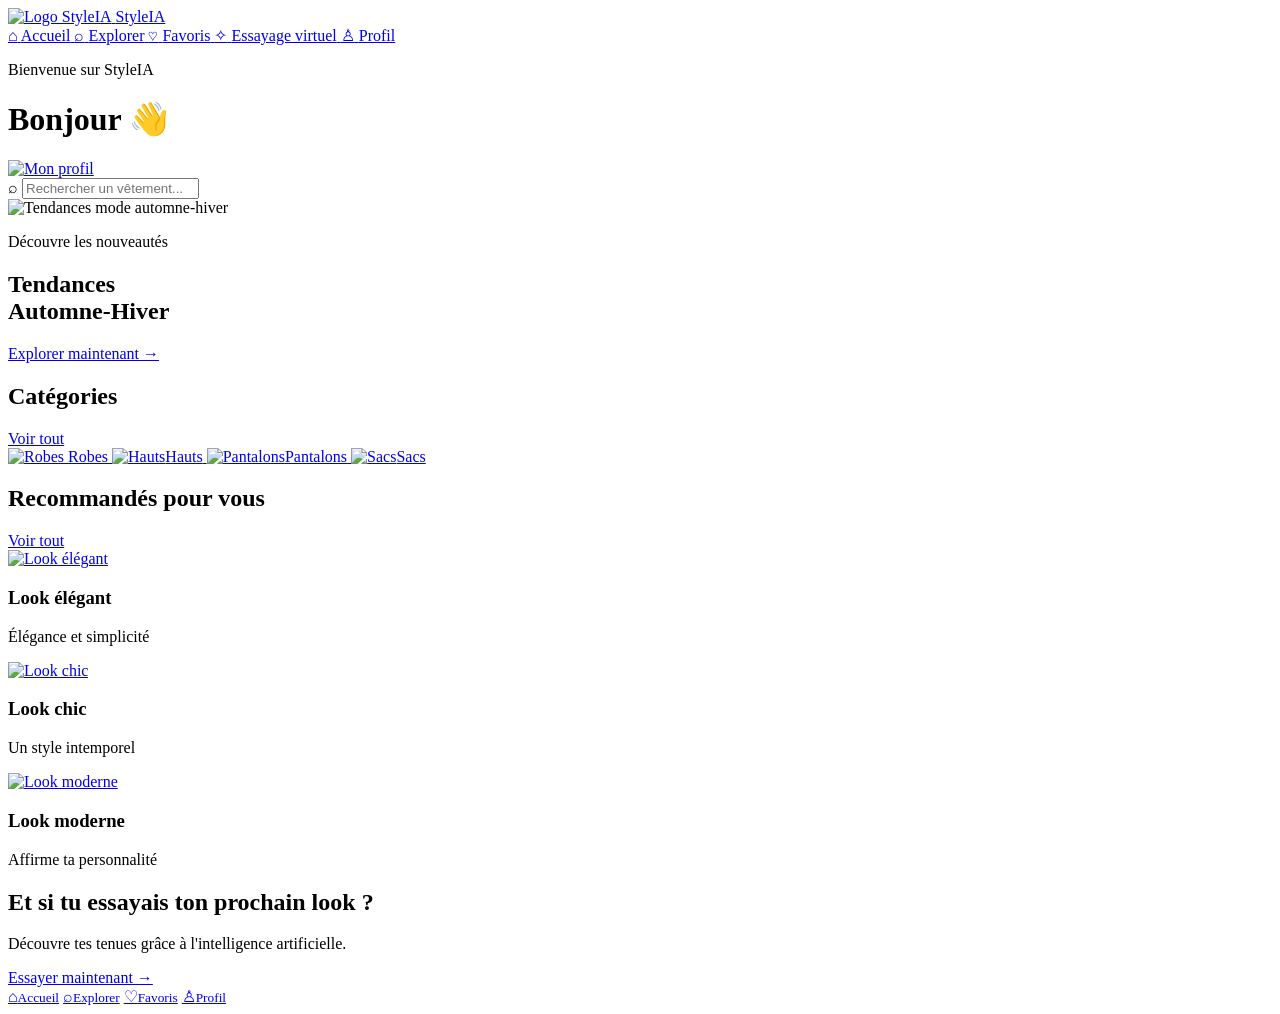
==== accueil.html @ 5ec84057 "Add files via upload" ====
<!DOCTYPE html>
<html lang="fr">
<head>
    <meta charset="UTF-8">
    <meta name="viewport" content="width=device-width, initial-scale=1.0">
    <title>StyleIA - Accueil</title>
    <link rel="stylesheet" href="css/style.css">
</head>
<body class="has-sidebar">
    <aside class="desktop-sidebar">
        <a href="accueil.html" class="desktop-logo">
    <img src="../assets/icons/logo_cintre.png" alt="Logo StyleIA">
    <span>StyleIA</span></a>
        <nav class="desktop-menu">
            <a href="accueil.html" class="desktop-nav-item active">
                <span>⌂</span>
                <span>Accueil</span>
            </a>
            <a href="explorer.html" class="desktop-nav-item">
                <span>⌕</span>
                <span>Explorer</span>
            </a>
            <a href="favoris.html" class="desktop-nav-item">
                <span>♡</span>
                <span>Favoris</span>
            </a>
            <a href="essayage.html" class="desktop-nav-item">
                <span>✧</span>
                <span>Essayage virtuel</span>
            </a>
            <a href="profil.html" class="desktop-nav-item">
                <span>♙</span>
                <span>Profil</span>
            </a>
        </nav>
    </aside>
    <main class="home-page">
        <header class="home-header">
            <div class="welcome">
                <p>Bienvenue sur StyleIA</p>
                <h1>Bonjour 👋</h1>
            </div>
            <a href="profil.html" class="profile-avatar">
                <img
                    src="../assets/images/Profil.png" alt="Mon profil">
            </a>
        </header>
        <section class="home-search"><span>⌕</span>
            <input type="search" placeholder="Rechercher un vêtement..." aria-label="Rechercher un vêtement">
        </section>
        <section class="trends-banner">
            <img src="../assets/images/bleu.jpg" alt="Tendances mode automne-hiver" >
            <div class="trends-overlay">
                <p>Découvre les nouveautés</p>
                <h2>Tendances<br>Automne-Hiver</h2>
                <a href="explorer.html">
                    Explorer maintenant →
                </a>
            </div>
        </section>
        <section class="home-section">
            <div class="section-heading">
                <h2>Catégories</h2>
                <a href="explorer.html">
                    Voir tout
                </a>
            </div>
            <div class="categories-list">
                <a href="explorer.html" class="category-item">
                    <img src="../assets/images/Robe.jpg" alt="Robes" >
                    <span>Robes</span>
                </a>
                <a href="explorer.html" class="category-item">
                    <img src="../assets/images/hauts.jpg" alt="Hauts"><span>Hauts</span>
                </a>
                <a href="explorer.html" class="category-item">
                    <img src="../assets/images/pantalon.jpg" alt="Pantalons"><span>Pantalons</span>
                </a>
                <a href="explorer.html" class="category-item">
                    <img src="../assets/images/sacs.jpg"  alt="Sacs"><span>Sacs</span></a>
            </div>
        </section>
        <section class="home-section">
            <div class="section-heading">
                <h2>Recommandés pour vous</h2>
                <a href="explorer.html">
                    Voir tout
                </a>
            </div>
            <div class="recommendations-grid">
                <article class="product-card">
                    <a href="explorer.html" class="product-image">
                        <img src="../assets/images/cuir.jpg" alt="Look élégant">
                    </a>
                    <h3>Look élégant</h3>
                    <p>Élégance et simplicité</p>
                </article>
                <article class="product-card">
                    <a href="explorer.html" class="product-image">
                        <img src="../assets/images/corporate _ office outfit.jpg" alt="Look chic">
                    </a>
                    <h3>Look chic</h3>
                    <p>Un style intemporel</p>
                </article>
                <article class="product-card">
                    <a href="explorer.html" class="product-image">
                        <img src="../assets/images/téléchargement (5).jpg"  alt="Look moderne">
                    </a>
                    <h3>Look moderne</h3>
                    <p>Affirme ta personnalité</p>
                </article>
            </div>
        </section>
        <section class="home-section">
            <div class="virtual-tryon-banner">
                <h2>Et si tu essayais ton prochain look ?</h2>
                <p>Découvre tes tenues grâce à l'intelligence artificielle.</p>
                <a href="essayage.html">Essayer maintenant →</a>
            </div>
        </section>
        <nav class="bottom-navigation">
            <a href="accueil.html" class="nav-item active"><span>⌂</span><small>Accueil</small></a>
            <a href="explorer.html" class="nav-item"><span>⌕</span><small>Explorer</small></a>
            <a href="favoris.html" class="nav-item"><span>♡</span><small>Favoris</small></a>
            <a href="profil.html" class="nav-item"><span>♙</span><small>Profil</small></a>
        </nav>
    </main>
</body>
</html>
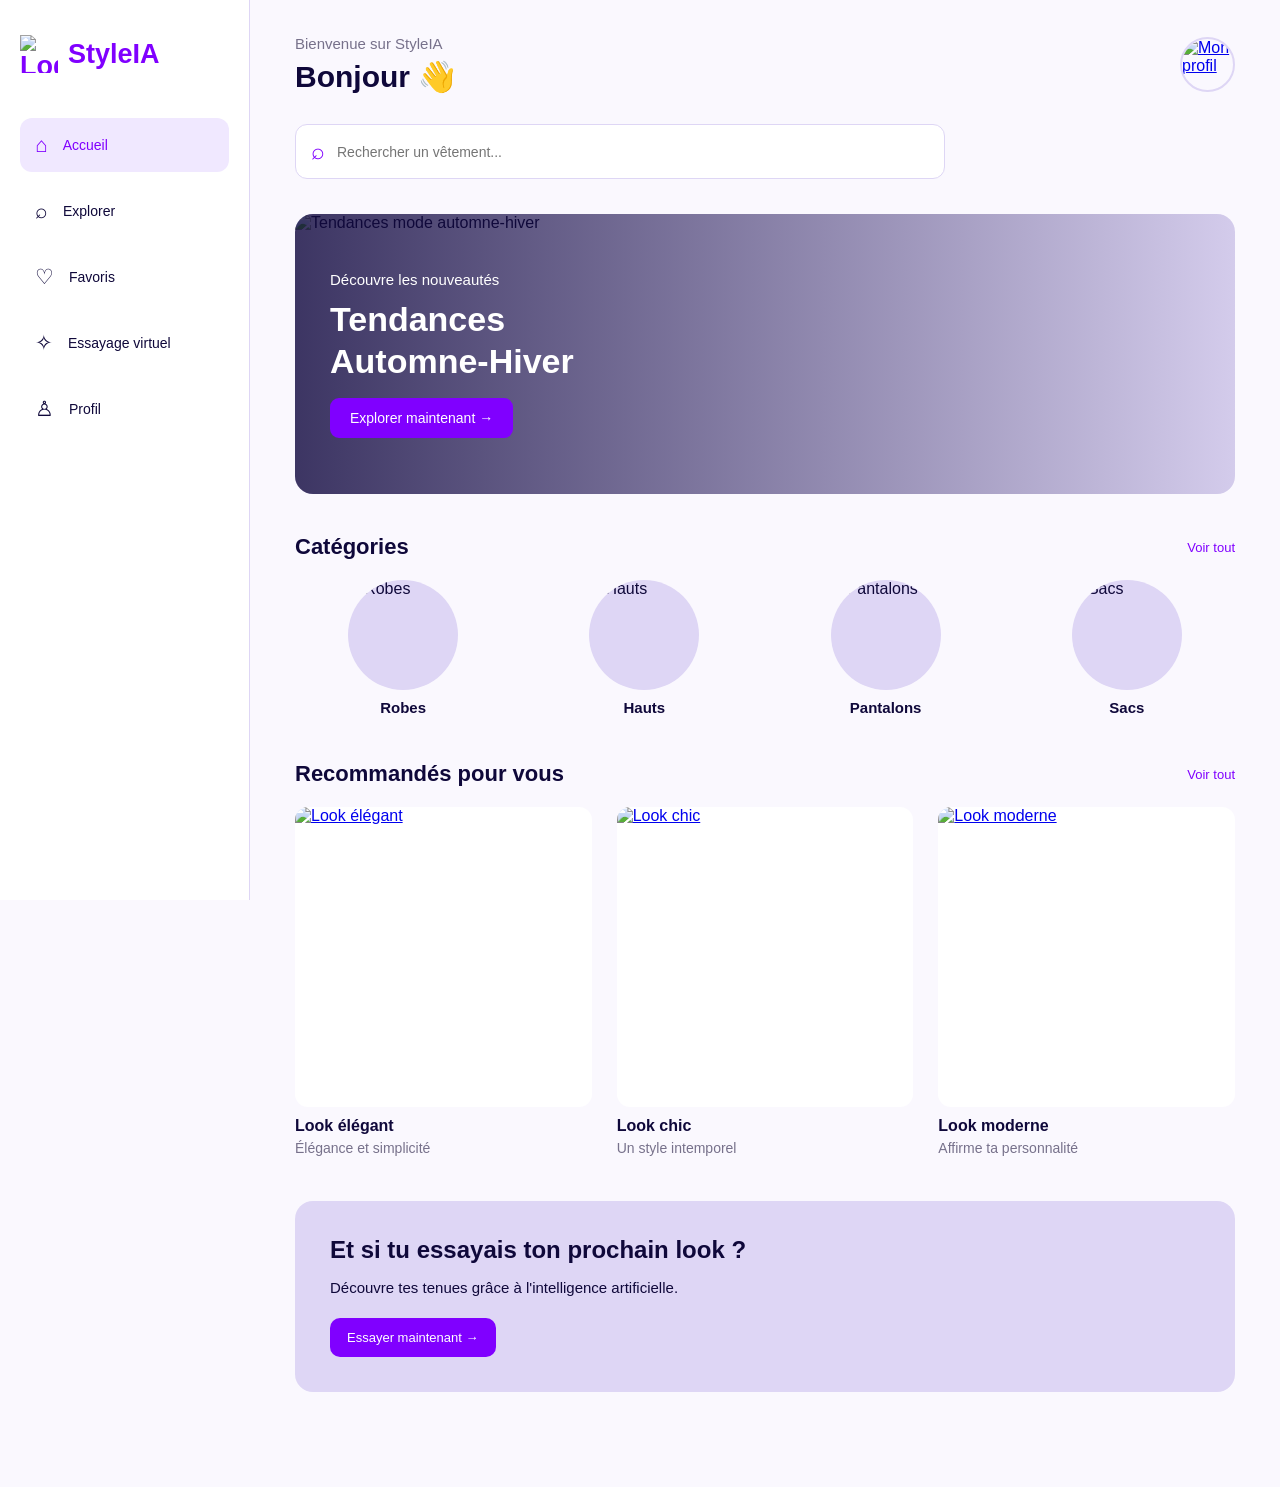
==== commit c5b63028: "Add files via upload" ====
--- a/accueil.html
+++ b/accueil.html
@@ -4,7 +4,7 @@
     <meta charset="UTF-8">
     <meta name="viewport" content="width=device-width, initial-scale=1.0">
     <title>StyleIA - Accueil</title>
-    <link rel="stylesheet" href="css/style.css">
+    <link rel="stylesheet" href="style.css">
 </head>
 <body class="has-sidebar">
     <aside class="desktop-sidebar">
--- a/style.css
+++ b/style.css
@@ -0,0 +1,2542 @@
+/* Réinitialisation */
+* {
+    margin: 0;
+    padding: 0;
+    box-sizing: border-box;
+}
+
+/* Page de bienvenue */
+.welcome-page {
+    position: relative;
+    width: 100%;
+    height: 100vh;
+    overflow: hidden;
+    color: white;
+}
+
+/* Image d'arrière-plan */
+.background-image {
+    position: absolute;
+    inset: 0;
+    width: 100%;
+    height: 100%;
+    object-fit: cover;
+    object-position: center;
+    z-index: 0;
+}
+
+/* Voile sombre sur l'image */
+.overlay {
+    position: absolute;
+    inset: 0;
+    background: rgba(0, 0, 0, 0.4);
+    z-index: 1;
+}
+
+/* En-tête */
+.header {
+    position: relative;
+    z-index: 2;
+    padding: 30px;
+}
+
+/* Logo */
+.logo {
+    font-size: 30px;
+    font-weight: bold;
+}
+.logo-container {
+    display: flex;
+    align-items: center;
+    gap: 10px;
+}
+.logo-container img {
+    width: 70px;
+    height: 70px;
+    object-fit: contain;
+}
+
+/* Contenu principal */
+.welcome-content {
+    position: absolute;
+    z-index: 2;
+    bottom: 12%;
+    left: 8%;
+    right: 8%;
+}
+
+/* Titre */
+.welcome-content h1 {
+    font-size: 38px;
+    margin: 15px 0;
+}
+
+/* Description */
+.description {
+    margin-bottom: 25px;
+}
+
+/* Bouton */
+.start-button {
+    display: inline-block;
+    background: #5f29da;
+    color: white;
+    text-decoration: none;
+    padding: 15px 30px;
+    border-radius: 30px;
+}
+.logo span {
+    color: #5f29da;
+}
+/* PAGE DE PRESENTATION */
+.onboarding-page {
+    position: relative;
+    width: 100%;
+    min-height: 100vh;
+    min-height: 100dvh;
+    padding: 30px 24px;
+    display: flex;
+    flex-direction: column;
+    justify-content: space-between;
+    align-items: center;
+    background-color: #FAF8FE;
+}
+.onboarding-content {
+    text-align: center;
+    margin-top: 20px;
+}
+.onboarding-image {
+    max-width: 100%;
+    height: 100px;
+    width: 100px;
+    object-fit: contain;
+    object-position: center;
+}
+.onboarding-content h1 {
+    color: #0f083a;
+    font-size: 26px;
+    margin-bottom: 15px;
+}
+.onboarding-content p {
+    color: #777777;
+    font-size: 15px;
+    line-height: 1.6;
+}
+.pagination span {
+    width: 9px;
+    height: 9px;
+    background-color: #ded6f5;
+    border-radius: 50%;
+}
+.pagination {
+    display: flex;
+    gap: 8px;
+    justify-content: center;
+    align-items: center;
+}
+.pagination span.active {
+    background-color: #5f29da;
+    border-radius: 50%;
+    width: 25px;
+}
+.onboarding-page .next-button {
+    display: inline-block;
+    background-color: #8000ff;
+    width: 100%;
+    padding: 16px;
+    color: white;
+    text-align: center;
+    text-decoration: none;
+    border-radius: 30px;
+    font-size: 16px;
+    font-weight: bold;
+}
+.onboarding-actions {
+    width: 100%;
+    display: flex;
+    flex-direction: column;
+    gap: 15px;
+    align-items: center;
+}
+.login-link {
+    color: #8000ff;
+    text-decoration: none;
+    font-size: 14px;
+    font-weight: bold;
+}
+.onboarding-actions {
+    width: 100%;
+    display: flex;
+    flex-direction: column;
+    gap: 15px;
+    align-items: center;
+}
+.login-text {
+    font-size: 14px;
+    color: #777777;
+    text-align: center;
+}
+.login-text a {
+    color: #8000ff;
+    text-decoration: none;
+    font-weight: bold;
+}
+
+.inscription-page {
+    position: relative;
+    width: 100%;
+    padding: 30px 24px;
+    display: flex;
+    flex-direction: column;
+    justify-content: space-between;
+    align-items: center;
+    background-color: #FAF8FE;
+}
+.logo-container {
+    display: flex;
+    align-items: center;
+    gap: 10px;
+}
+
+.logo-image {
+    width: 40px;
+    height: 40px;
+    object-fit: contain;
+}
+
+.signup-header .logo {
+    color: #0F083A;
+    font-size: 28px;
+}
+
+.signup-header .logo span {
+    color: #8000FF;
+}
+/* PAGE D'INSCRIPTION */
+
+.signup-page {
+    position: relative;
+    width: 100%;
+    min-height: 100vh;
+    min-height: 100svh;
+    padding: 30px 24px;
+    display: flex;
+    flex-direction: column;
+    align-items: center;
+    background-color: #FAF8FE;
+}
+
+/* EN-TÊTE */
+
+.signup-header {
+    width: 100%;
+    display: flex;
+    justify-content: center;
+    margin-bottom: 35px;
+}
+
+/* CONTENEUR DU LOGO */
+
+.logo-container {
+    display: flex;
+    flex-direction: column;
+    align-items: center;
+    justify-content: center;
+    gap: 5px;
+}
+
+/* IMAGE DU CINTRE */
+
+.logo-image {
+    width: 75px;
+    height: 75px;
+    object-fit: contain;
+}
+
+/* NOM STYLEIA */
+
+.signup-header .logo {
+    color: #0F083A;
+    font-size: 45px;
+    font-weight: bold;
+    margin: 0;
+}
+
+.signup-header .logo span {
+    color: #8000FF;
+}
+.social-logo {
+    width: 22px;
+    height: 22px;
+    object-fit: contain;
+}
+.social-icon {
+    width: 22px;
+    height: 22px;
+    max-width: 22px;
+    max-height: 22px;
+    object-fit: contain;
+    display: block;
+    flex-shrink: 0;
+}.social-button {
+    width: 100%;
+    padding: 14px;
+    display: flex;
+    align-items: center;
+    justify-content: center;
+    gap: 12px;
+    border: 1px solid #DED6F5;
+    border-radius: 12px;
+    background-color: #FFFFFF;
+    color: #0F083A;
+    font-size: 14px;
+    cursor: pointer;
+}.signup-content {
+    width: 100%;
+    max-width: 420px;
+    margin: 0 auto;
+}
+
+.signup-form {
+    display: flex;
+    flex-direction: column;
+    gap: 17px;
+}
+
+.form-group {
+    display: flex;
+    flex-direction: column;
+    gap: 8px;
+}
+
+.form-group input {
+    width: 100%;
+    padding: 14px;
+    border: 1px solid #DED6F5;
+    border-radius: 12px;
+    background: #FFFFFF;
+    font-size: 14px;
+}
+
+.signup-button {
+    width: 100%;
+    padding: 15px;
+    border: none;
+    border-radius: 12px;
+    background: #8000FF;
+    color: #FFFFFF;
+    font-size: 16px;
+    font-weight: bold;
+    cursor: pointer;
+}
+.signup-content h1 {
+    margin-bottom: 15px;
+}
+.signup-form .form-group label {
+    margin-top: 20px;
+}
+.social-button {
+    display: flex;
+    flex-direction: column;
+    gap: 15px;
+    margin-top: 20px;
+}
+.login-text {
+    margin-top: 20px;
+}
+.social-separator {
+    display: flex;
+    align-items: center;
+    gap: 12px;
+    margin: 20px 0;
+    font-size: 14px;
+    color: #777777;
+}
+.social-separator::before,
+.social-separator::after {
+    content: "";
+    flex: 1;
+    height: 1px;
+    background-color: #DED6F5;
+}
+/* PAGE DE CONNEXION */
+.connexion-page {
+    width: 100%;
+    min-height: 100vh;
+    min-height: 100svh;
+    padding: 30px 24px;
+    background-color: #FAF8FE;
+}
+/* LOGO */
+.connexion-header .logo {
+    display: flex;
+    justify-content: center;
+    margin-bottom: 35px;
+}
+/* CONTENU */
+.connexion-content {
+    width: 100%;
+    max-width: 420px;
+    margin: 0 auto;
+}
+.connexion-content h1 {
+    margin-bottom: 15px;
+    color: #0F083A;
+    font-size: 26px;
+    text-align: center;
+}
+.connexion-form {
+    display: flex;
+    flex-direction: column;
+    gap: 17px;
+}
+.connexion-description {
+    font-size: 14px;
+    color: #777777;
+    text-align: center;
+    margin-bottom: 25px;
+    line-height: 1.6;
+}
+/* FORMULAIRE */
+.connexion-form {
+    display: flex;
+    flex-direction: column;
+    gap: 17px;
+}
+/* Mot de passe oublié */
+.forgot-password {
+    text-align: right;
+    font-size: 13px;
+    color: #8000FF;
+    text-decoration: none;
+}
+/* BOUTON DE CONNEXION */
+.connexion-button {
+    width: 100%;
+    padding: 15px;
+    border: none;
+    border-radius: 12px;
+    background: #8000FF;
+    color: #FFFFFF;
+    font-size: 16px;
+    font-weight: bold;
+    cursor: pointer;
+}
+/* PAGE DE MOT DE PASSE OUBLIE */
+.forgot-page {
+    width: 100%;
+    min-height: 100vh;
+    min-height: 100svh;
+    padding: 30px 24px;
+    background-color: #FAF8FE;
+}
+/*Contenu*/
+.forgot-content {
+    width: 100%;
+    max-width: 420px;
+    margin: 55px auto 0;
+    text-align: center;
+}
+/* Titre */
+.forgot-content h1 {
+    margin-bottom: 15px;
+    color: #0F083A;
+    font-size: 26px;
+}
+/* Description */
+.forgot-description {
+    font-size: 14px;
+    color: #777777;
+    line-height: 1.6;
+    margin-bottom: 25px;
+}
+/* Formulaire */
+.forgot-form {
+    display: flex;
+    flex-direction: column;
+    gap: 22px;
+    text-align: center;
+}
+/* BOUTON */
+.forgot-button {
+    width: 100%;
+    padding: 15px;
+    border: none;
+    border-radius: 12px;
+    background: #8000FF;
+    color: #FFFFFF;
+    font-size: 16px;
+    font-weight: bold;
+    cursor: pointer;
+    display: block;
+    text-align: center;
+    text-decoration: none;
+    box-sizing: border-box;
+}
+/* RETOUR A LA CONNEXION */
+.back-login {
+    margin-top: 28px;
+    font-size: 14px;
+    color: #777777;
+    display: inline-block;
+    text-decoration: none;
+}
+
+/*PAGE NOUVEAU MOT DE PASSE*/
+.new-password-page {
+    width: 100%;
+    min-height: 100vh;
+    min-height: 100svh;
+    padding: 30px 24px;
+    background-color: #FAF8FE;
+    box-sizing: border-box;
+}
+
+/* Logo */
+.new-password-header {
+    display: flex;
+    justify-content: center;
+    margin-bottom: 35px;
+}
+
+.new-password-header .logo-container {
+    display: flex;
+    flex-direction: column;
+    align-items: center;
+    gap: 5px;
+}
+
+.new-password-header .logo-image {
+    width: 75px;
+    height: 75px;
+    object-fit: contain;
+}
+
+.new-password-header .logo {
+    color: #0F083A;
+    font-size: 45px;
+    font-weight: bold;
+    margin: 0;
+}
+
+.new-password-header .logo span {
+    color: #8000FF;
+}
+
+/* Contenu */
+.new-password-content {
+    width: 100%;
+    max-width: 450px;
+    margin: 55px auto 0;
+    text-align: center;
+}
+.new-password-icon {
+    width: 75px;
+    height: 75px;
+    margin: 0 auto 25px;
+    display: flex;
+    align-items: center;
+    justify-content: center;
+    background-color: #DED6F5;
+    border-radius: 50%;
+    font-size: 32px;
+}
+
+.new-password-content h1 {
+    color: #0F083A;
+    font-size: 28px;
+    line-height: 1.4;
+    margin: 0 0 25px;
+}
+
+.new-password-description {
+    color: #777777;
+    font-size: 15px;
+    line-height: 1.8;
+    margin: 0 0 40px;
+}
+
+/* Formulaire */
+.new-password-form {
+    display: flex;
+    flex-direction: column;
+    gap: 25px;
+    text-align: left;
+}
+
+.new-password-form .form-group {
+    display: flex;
+    flex-direction: column;
+    gap: 10px;
+}
+
+.new-password-form label {
+    color: #0F083A;
+    font-size: 14px;
+    font-weight: 600;
+}
+
+.new-password-form input {
+    width: 100%;
+    padding: 16px;
+    border: 1px solid #DED6F5;
+    border-radius: 12px;
+    background-color: #FFFFFF;
+    font-size: 14px;
+    box-sizing: border-box;
+}
+
+.new-password-form input:focus {
+    border-color: #8000FF;
+}
+
+/* Bouton */
+.new-password-button {
+    width: 100%;
+    padding: 15px;
+    border: none;
+    border-radius: 12px;
+    background-color: #8000FF;
+    color: #FFFFFF;
+    font-size: 16px;
+    font-weight: bold;
+    cursor: pointer;
+}
+
+/* Retour connexion */
+.new-password-content .back-login {
+    display: inline-block;
+    margin-top: 28px;
+    color: #8000FF;
+    font-size: 14px;
+    text-decoration: none;
+}
+
+
+/* =====================================
+   NAVIGATION RESPONSIVE STYLEIA
+===================================== */
+
+/* VERSION MOBILE : MOINS DE 768 PX */
+
+body {
+    padding-left: 0 !important;
+    margin: 0;
+}
+
+.desktop-sidebar {
+    display: none !important;
+}
+
+.bottom-navigation {
+    display: flex !important;
+    position: fixed;
+    left: 0;
+    right: 0;
+    bottom: 0;
+    width: 100%;
+    height: 70px;
+    padding: 8px 5px;
+    box-sizing: border-box;
+    align-items: center;
+    justify-content: space-around;
+    background: #FFFFFF;
+    border-top: 1px solid #DED6F5;
+    z-index: 2000;
+}
+
+.bottom-navigation .nav-item {
+    display: flex;
+    flex: 1;
+    flex-direction: column;
+    align-items: center;
+    justify-content: center;
+    gap: 4px;
+    color: #77718B;
+    text-decoration: none;
+}
+
+.bottom-navigation .nav-item span {
+    font-size: 22px;
+}
+
+.bottom-navigation .nav-item small {
+    font-size: 11px;
+}
+
+.bottom-navigation .nav-item.active {
+    color: #8000FF;
+}
+
+/* =====================================
+   VERSION ORDINATEUR : 768 PX ET PLUS
+===================================== */
+
+@media screen and (min-width: 768px) {
+
+    body.has-sidebar {
+        padding-left: 250px !important;
+    }
+
+    .desktop-sidebar {
+        display: flex;
+        flex-direction: column;
+        position: fixed;
+        top: 0;
+        left: 0;
+        width: 250px;
+        height: 100vh;
+    }
+
+    .desktop-logo {
+        display: block;
+        margin-bottom: 45px;
+        color: #8000FF;
+        font-size: 27px;
+        font-weight: 800;
+        text-decoration: none;
+    }
+
+    .desktop-menu {
+        display: flex;
+        flex-direction: column;
+        gap: 12px;
+        width: 100%;
+    }
+
+    .desktop-nav-item {
+        display: flex;
+        align-items: center;
+        gap: 15px;
+        width: 100%;
+        padding: 15px;
+        box-sizing: border-box;
+        border-radius: 12px;
+        color: #0F083A;
+        font-size: 14px;
+        text-decoration: none;
+    }
+
+    .desktop-nav-item:hover,
+    .desktop-nav-item.active {
+        background: #F0E8FF;
+        color: #8000FF;
+    }
+
+    .bottom-navigation {
+        display: none !important;
+    }
+}
+
+
+/* =========================================
+   STYLEIA - ACCUEIL RESPONSIVE
+   MOBILE + ORDINATEUR
+========================================= */
+
+* {
+    margin: 0;
+    padding: 0;
+    box-sizing: border-box;
+}
+
+body {
+    font-family: Arial, sans-serif;
+    background: #FAF8FE;
+    color: #0F083A;
+}
+
+/* =========================================
+   NAVIGATION ORDINATEUR
+========================================= */
+
+.desktop-sidebar {
+    display: none;
+}
+
+.desktop-logo {
+    color: #8000FF;
+    font-size: 27px;
+    font-weight: 800;
+    text-decoration: none;
+    margin-bottom: 45px;
+}
+
+.desktop-menu {
+    display: flex;
+    flex-direction: column;
+    gap: 12px;
+}
+
+.desktop-nav-item {
+    display: flex;
+    align-items: center;
+    gap: 15px;
+    padding: 15px;
+    border-radius: 12px;
+    color: #0F083A;
+    text-decoration: none;
+    font-size: 14px;
+}
+
+.desktop-nav-item:hover,
+.desktop-nav-item.active {
+    background: #F0E8FF;
+    color: #8000FF;
+}
+
+.desktop-nav-item span:first-child {
+    font-size: 21px;
+}
+
+/* =========================================
+   CONTENU PRINCIPAL
+========================================= */
+
+.home-page {
+    width: 100%;
+    min-height: 100vh;
+    padding: 25px 20px 100px;
+}
+
+/* =========================================
+   EN-TÊTE
+========================================= */
+
+.home-header {
+    display: flex;
+    justify-content: space-between;
+    align-items: center;
+    margin-bottom: 25px;
+}
+
+.welcome p {
+    color: #77718B;
+    font-size: 13px;
+    margin-bottom: 7px;
+}
+
+.welcome h1 {
+    color: #0F083A;
+    font-size: 25px;
+    font-weight: 700;
+}
+
+.profile-avatar {
+    display: block;
+    width: 48px;
+    height: 48px;
+    border-radius: 50%;
+    overflow: hidden;
+    flex-shrink: 0;
+    border: 2px solid #DED6F5;
+}
+
+.profile-avatar img {
+    width: 100%;
+    height: 100%;
+    object-fit: cover;
+    display: block;
+}
+
+/* =========================================
+   BARRE DE RECHERCHE
+========================================= */
+
+.home-search {
+    display: flex;
+    align-items: center;
+    gap: 12px;
+    width: 100%;
+    height: 50px;
+    padding: 0 15px;
+    margin-bottom: 25px;
+    background: #FFFFFF;
+    border: 1px solid #DED6F5;
+    border-radius: 12px;
+}
+
+.home-search span {
+    font-size: 23px;
+    color: #8000FF;
+}
+
+.home-search input {
+    width: 100%;
+    border: none;
+    outline: none;
+    background: transparent;
+    color: #0F083A;
+    font-size: 14px;
+}
+
+/* =========================================
+   BANNIÈRE TENDANCES
+========================================= */
+
+.trends-banner {
+    position: relative;
+    width: 100%;
+    height: 220px;
+    margin-bottom: 35px;
+    overflow: hidden;
+    border-radius: 18px;
+    background: #DED6F5;
+}
+
+.trends-banner > img {
+    display: block;
+    width: 100%;
+    height: 100%;
+    object-fit: contain;
+    object-position: center;
+}
+
+.trends-overlay {
+    position: absolute;
+    inset: 0;
+    display: flex;
+    flex-direction: column;
+    justify-content: center;
+    align-items: flex-start;
+    padding: 20px;
+    background: linear-gradient(
+        90deg,
+        rgba(15, 8, 58, 0.78),
+        rgba(15, 8, 58, 0.05)
+    );
+    color: #FFFFFF;
+}
+
+.trends-overlay p {
+    font-size: 13px;
+    margin-bottom: 10px;
+}
+
+.trends-overlay h2 {
+    font-size: 25px;
+    line-height: 1.25;
+    margin-bottom: 15px;
+}
+
+.trends-overlay a {
+    display: inline-block;
+    padding: 10px 15px;
+    background: #8000FF;
+    color: #FFFFFF;
+    text-decoration: none;
+    font-size: 12px;
+    border-radius: 9px;
+}
+
+/* =========================================
+   TITRES DES SECTIONS
+========================================= */
+
+.home-section {
+    margin-bottom: 35px;
+}
+
+.section-heading {
+    display: flex;
+    justify-content: space-between;
+    align-items: center;
+    margin-bottom: 20px;
+}
+
+.section-heading h2 {
+    color: #0F083A;
+    font-size: 19px;
+}
+
+.section-heading a {
+    color: #8000FF;
+    font-size: 13px;
+    text-decoration: none;
+}
+
+/* =========================================
+   CATÉGORIES
+========================================= */
+
+.categories-list {
+    display: grid;
+    grid-template-columns: repeat(4, minmax(0, 1fr));
+    gap: 12px;
+}
+
+.category-item {
+    display: flex;
+    flex-direction: column;
+    align-items: center;
+    gap: 9px;
+    color: #0F083A;
+    text-decoration: none;
+    min-width: 0;
+}
+
+.category-item img {
+    width: 65px;
+    height: 65px;
+    border-radius: 50%;
+    object-fit: cover;
+    background: #DED6F5;
+}
+
+.category-item span {
+    font-size: 12px;
+    font-weight: 600;
+}
+
+/* =========================================
+   RECOMMANDATIONS
+========================================= */
+
+.recommendations-grid {
+    display: grid;
+    grid-template-columns: repeat(2, minmax(0, 1fr));
+    gap: 18px 12px;
+}
+
+.product-card {
+    min-width: 0;
+}
+
+.product-image {
+    display: block;
+    width: 100%;
+    height: 190px;
+    overflow: hidden;
+    border-radius: 13px;
+    background: #FFFFFF;
+}
+
+.product-image img {
+    display: block;
+    width: 100%;
+    height: 100%;
+    object-fit: contain;
+}
+
+.product-card h3 {
+    color: #0F083A;
+    font-size: 14px;
+    margin-top: 10px;
+    margin-bottom: 5px;
+}
+
+.product-card p {
+    color: #77718B;
+    font-size: 12px;
+}
+
+/* =========================================
+   BANNIÈRE ESSAYAGE VIRTUEL
+========================================= */
+
+.virtual-tryon-banner {
+    padding: 25px 20px;
+    border-radius: 18px;
+    background: #DED6F5;
+    color: #0F083A;
+}
+
+.virtual-tryon-banner h2 {
+    font-size: 19px;
+    margin-bottom: 12px;
+}
+
+.virtual-tryon-banner p {
+    font-size: 13px;
+    line-height: 1.6;
+    margin-bottom: 18px;
+}
+
+.virtual-tryon-banner a {
+    display: inline-block;
+    padding: 12px 17px;
+    border-radius: 10px;
+    background: #8000FF;
+    color: #FFFFFF;
+    text-decoration: none;
+    font-size: 13px;
+}
+
+/* =========================================
+   NAVIGATION MOBILE
+========================================= */
+
+.bottom-navigation {
+    display: flex;
+    position: fixed;
+    left: 0;
+    right: 0;
+    bottom: 0;
+    width: 100%;
+    height: 70px;
+    padding: 8px 5px;
+    align-items: center;
+    justify-content: space-around;
+    background: #FFFFFF;
+    border-top: 1px solid #DED6F5;
+    z-index: 2000;
+}
+
+.bottom-navigation .nav-item {
+    display: flex;
+    flex: 1;
+    flex-direction: column;
+    align-items: center;
+    justify-content: center;
+    gap: 4px;
+    color: #77718B;
+    text-decoration: none;
+}
+
+.bottom-navigation .nav-item span {
+    font-size: 22px;
+}
+
+.bottom-navigation .nav-item small {
+    font-size: 11px;
+}
+
+.bottom-navigation .nav-item.active {
+    color: #8000FF;
+}
+
+/* =========================================
+   ORDINATEUR : 768 PX ET PLUS
+========================================= */
+
+@media screen and (min-width: 768px) {
+    .bottom-navigation {
+        display: none;
+    }
+}
+    /* =========================================
+   NAVIGATION ET ACCUEIL - ORDINATEUR
+========================================= */
+
+@media screen and (min-width: 768px) {
+
+    /* Décalage uniquement des pages avec sidebar */
+    body.has-sidebar {
+        padding-left: 250px !important;
+    }
+
+    /* BARRE LATÉRALE */
+    body.has-sidebar .desktop-sidebar {
+        display: flex;
+        flex-direction: column;
+        align-items: stretch;
+        position: fixed;
+        top: 0;
+        left: 0;
+        width: 250px;
+        height: 100vh;
+        padding: 35px 20px;
+        box-sizing: border-box;
+        background: #FFFFFF;
+        border-right: 1px solid #DED6F5;
+        z-index: 3000;
+    }
+
+    /* ACCUEIL */
+    body.has-sidebar .home-page {
+        width: 100%;
+        padding: 35px 45px 50px;
+        box-sizing: border-box;
+    }
+
+    body.has-sidebar .home-header {
+        margin-bottom: 30px;
+    }
+
+    body.has-sidebar .welcome p {
+        font-size: 15px;
+    }
+
+    body.has-sidebar .welcome h1 {
+        font-size: 30px;
+    }
+
+    body.has-sidebar .profile-avatar {
+        width: 55px;
+        height: 55px;
+    }
+
+    body.has-sidebar .home-search {
+        max-width: 650px;
+        height: 55px;
+        margin-bottom: 35px;
+    }
+
+    body.has-sidebar .trends-banner {
+        height: 280px;
+        margin-bottom: 40px;
+    }
+
+    body.has-sidebar .trends-overlay {
+        padding: 35px;
+    }
+
+    body.has-sidebar .trends-overlay h2 {
+        font-size: 34px;
+    }
+
+    body.has-sidebar .trends-overlay p {
+        font-size: 15px;
+    }
+
+    body.has-sidebar .trends-overlay a {
+        font-size: 14px;
+        padding: 12px 20px;
+    }
+
+    body.has-sidebar .home-section {
+        margin-bottom: 45px;
+    }
+
+    body.has-sidebar .section-heading h2 {
+        font-size: 22px;
+    }
+
+    body.has-sidebar .categories-list {
+        grid-template-columns: repeat(4, minmax(0, 1fr));
+        gap: 25px;
+    }
+
+    body.has-sidebar .category-item img {
+        width: 110px;
+        height: 110px;
+    }
+
+    body.has-sidebar .category-item span {
+        font-size: 15px;
+    }
+
+    body.has-sidebar .recommendations-grid {
+        grid-template-columns: repeat(3, minmax(0, 1fr));
+        gap: 25px;
+    }
+
+    body.has-sidebar .product-image {
+        height: 300px;
+    }
+
+    body.has-sidebar .product-card h3 {
+        font-size: 16px;
+    }
+
+    body.has-sidebar .product-card p {
+        font-size: 14px;
+    }
+
+    body.has-sidebar .virtual-tryon-banner {
+        padding: 35px;
+    }
+
+    body.has-sidebar .virtual-tryon-banner h2 {
+        font-size: 24px;
+    }
+
+    body.has-sidebar .virtual-tryon-banner p {
+        font-size: 15px;
+    }
+
+    body.has-sidebar .bottom-navigation {
+        display: none !important;
+    }
+}
+
+/* =====================================
+   BARRE LATÉRALE STYLEIA - EXPLORER
+===================================== */
+
+.desktop-sidebar {
+    display: none;
+}
+
+.desktop-logo {
+    display: flex;
+    align-items: center;
+    gap: 10px;
+    margin-bottom: 45px;
+    color: #8000FF;
+    font-size: 27px;
+    font-weight: 800;
+    text-decoration: none;
+}
+
+.desktop-logo img {
+    width: 38px;
+    height: 38px;
+    object-fit: contain;
+}
+
+.desktop-menu {
+    display: flex;
+    flex-direction: column;
+    gap: 12px;
+}
+
+.desktop-nav-item {
+    display: flex;
+    align-items: center;
+    gap: 15px;
+    width: 100%;
+    padding: 15px;
+    box-sizing: border-box;
+    border-radius: 12px;
+    color: #0F083A;
+    font-size: 14px;
+    text-decoration: none;
+}
+
+.desktop-nav-item span:first-child {
+    font-size: 21px;
+}
+
+.desktop-nav-item:hover,
+.desktop-nav-item.active {
+    background: #F0E8FF;
+    color: #8000FF;
+}
+
+/* =====================================
+   RESPONSIVE
+===================================== */
+
+@media screen and (min-width: 768px) {
+
+    body {
+        padding-left: 250px;
+    }
+
+    .desktop-sidebar {
+        display: flex !important;
+        flex-direction: column;
+        align-items: stretch;
+        position: fixed;
+        top: 0;
+        left: 0;
+        width: 250px;
+        height: 100vh;
+        padding: 35px 20px;
+        box-sizing: border-box;
+        background: #FFFFFF;
+        border-right: 1px solid #DED6F5;
+        z-index: 3000;
+    }
+
+    .bottom-navigation {
+        display: none !important;
+    }
+}
+
+@media screen and (max-width: 767px) {
+
+    .desktop-sidebar {
+        display: none !important;
+    }
+
+    body {
+        padding-left: 0 !important;
+    }
+}
+/* =========================
+   PAGE EXPLORER
+========================= */
+
+.explorer-page {
+    width: 100%;
+    min-height: 100vh;
+    min-height: 100svh;
+    padding: 25px 20px 100px;
+    background: #FAF8FE;
+}
+
+/* EN-TÊTE */
+
+.explorer-header {
+    display: flex;
+    align-items: center;
+    justify-content: space-between;
+    margin-bottom: 25px;
+}
+
+.explorer-header h1 {
+    font-size: 26px;
+    color: #0F083A;
+}
+
+.explorer-profile img {
+    width: 45px;
+    height: 45px;
+    border-radius: 50%;
+    object-fit: cover;
+}
+
+/* BARRE DE RECHERCHE */
+
+.explorer-search {
+    display: flex;
+    align-items: center;
+    gap: 12px;
+    padding: 14px 16px;
+    background: #FFFFFF;
+    border: 1px solid #DED6F5;
+    border-radius: 14px;
+    margin-bottom: 20px;
+}
+
+.explorer-search span {
+    font-size: 23px;
+    color: #8000FF;
+}
+
+.explorer-search input {
+    width: 100%;
+    border: none;
+    outline: none;
+    background: transparent;
+    font-size: 14px;
+    color: #0F083A;
+}
+
+/* FILTRES */
+
+.explorer-filters {
+    display: flex;
+    gap: 10px;
+    overflow-x: auto;
+    padding-bottom: 10px;
+    margin-bottom: 25px;
+}
+
+.filter-button {
+    flex-shrink: 0;
+    padding: 10px 18px;
+    border: 1px solid #DED6F5;
+    border-radius: 20px;
+    background: #FFFFFF;
+    color: #0F083A;
+    font-size: 13px;
+    cursor: pointer;
+}
+
+.filter-button.active {
+    background: #8000FF;
+    color: #FFFFFF;
+    border-color: #8000FF;
+}
+
+/* TITRE DE LA SECTION */
+
+.explorer-title {
+    margin-bottom: 20px;
+}
+
+.explorer-title h2 {
+    font-size: 20px;
+    color: #0F083A;
+    margin-bottom: 7px;
+}
+
+.explorer-title p {
+    font-size: 13px;
+    color: #77718B;
+}
+
+/* GRILLE DES TENUES */
+
+.explorer-grid {
+    display: grid;
+    grid-template-columns: repeat(2, minmax(0, 1fr));
+    gap: 18px 14px;
+}
+
+.explorer-card {
+    min-width: 0;
+}
+
+.explorer-image {
+    position: relative;
+    width: 100%;
+    aspect-ratio: 3 / 4;
+    background: #F0ECF8;
+    border-radius: 14px;
+    overflow: hidden;
+}
+
+.explorer-image img {
+    width: 100%;
+    height: 100%;
+    object-fit: contain;
+    display: block;
+}
+
+/* BOUTON FAVORI */
+
+.explorer-heart {
+    position: absolute;
+    top: 10px;
+    right: 10px;
+    width: 34px;
+    height: 34px;
+    border: none;
+    border-radius: 50%;
+    background: #FFFFFF;
+    color: #8000FF;
+    font-size: 22px;
+    cursor: pointer;
+}
+
+/* TEXTES DES CARTES */
+
+.explorer-card h3 {
+    margin-top: 10px;
+    font-size: 14px;
+    color: #0F083A;
+}
+
+.explorer-card p {
+    margin-top: 5px;
+    font-size: 12px;
+    color: #77718B;
+}
+
+
+/* =====================================
+   PAGE FAVORIS - STYLEIA
+===================================== */
+
+.favorites-page {
+    min-height: 100vh;
+    padding-bottom: 100px;
+    background-color: #FAF8FE;
+    color: #0F083A;
+    box-sizing: border-box;
+}
+
+/* EN-TÊTE */
+
+.favorites-header {
+    display: flex;
+    align-items: center;
+    justify-content: space-between;
+    padding: 25px 6%;
+    background-color: #FFFFFF;
+}
+
+.favorites-header h1 {
+    margin: 0;
+    font-size: 25px;
+    color: #0F083A;
+}
+
+.delete-favorites {
+    width: 40px;
+    height: 40px;
+    border: none;
+    background: transparent;
+    color: #0F083A;
+    font-size: 21px;
+    cursor: pointer;
+}
+
+/* CONTENU */
+
+.favorites-content {
+    width: 88%;
+    max-width: 850px;
+    margin: 30px auto;
+}
+
+/* GRILLE DES FAVORIS */
+
+.favorites-grid {
+    display: grid;
+    grid-template-columns: repeat(2, minmax(0, 1fr));
+    gap: 20px;
+}
+
+.favorite-card {
+    min-width: 0;
+}
+
+.favorite-image {
+    position: relative;
+    width: 100%;
+    aspect-ratio: 3 / 4;
+    overflow: hidden;
+    border-radius: 16px;
+    background-color: #E8DFFF;
+}
+
+.favorite-image img {
+    width: 100%;
+    height: 100%;
+    object-fit: contain;
+    object-position: center;
+}
+
+.favorite-heart {
+    position: absolute;
+    top: 10px;
+    right: 10px;
+    display: flex;
+    align-items: center;
+    justify-content: center;
+    width: 35px;
+    height: 35px;
+    border: none;
+    border-radius: 50%;
+    background-color: #FFFFFF;
+    color: #8000FF;
+    font-size: 19px;
+    cursor: pointer;
+}
+
+/* VERSION MOBILE */
+
+@media screen and (max-width: 600px) {
+
+    .favorites-page {
+        padding-bottom: 90px;
+    }
+
+    .favorites-header {
+        padding: 20px 22px;
+    }
+
+    .favorites-header h1 {
+        font-size: 21px;
+    }
+
+    .delete-favorites {
+        width: 35px;
+        height: 35px;
+        font-size: 19px;
+    }
+
+    .favorites-content {
+        width: auto;
+        margin: 22px 18px;
+    }
+
+    .favorites-grid {
+        grid-template-columns: repeat(2, minmax(0, 1fr));
+        gap: 12px;
+    }
+
+    .favorite-image {
+        border-radius: 12px;
+        aspect-ratio: 3 / 4;
+    }
+
+    .favorite-heart {
+        top: 7px;
+        right: 7px;
+        width: 29px;
+        height: 29px;
+        font-size: 16px;
+    }
+}
+
+
+
+/* =========================
+   PAGE PROFIL
+========================= */
+
+.profile-page {
+    width: 100%;
+    min-height: 100vh;
+    min-height: 100svh;
+    padding: 25px 20px 110px;
+    background: #FAF8FE;
+}
+
+/* EN-TÊTE */
+
+.profile-header {
+    display: flex;
+    align-items: center;
+    justify-content: space-between;
+    margin-bottom: 30px;
+}
+
+.profile-header h1 {
+    font-size: 25px;
+    color: #0F083A;
+}
+
+.settings-button {
+    width: 42px;
+    height: 42px;
+    border: none;
+    border-radius: 50%;
+    background: #FFFFFF;
+    color: #8000FF;
+    font-size: 22px;
+    cursor: pointer;
+}
+
+/* INFORMATIONS PERSONNELLES */
+
+.profile-information {
+    display: flex;
+    flex-direction: column;
+    align-items: center;
+    text-align: center;
+    margin-bottom: 30px;
+}
+
+.profile-page .profile-avatar {
+    position: relative;
+    width: 105px;
+    height: 105px;
+    margin-bottom: 15px;
+}
+
+.profile-page .profile-avatar img {
+    width: 100%;
+    height: 100%;
+    border-radius: 50%;
+    object-fit: cover;
+}
+
+.edit-avatar {
+    position: absolute;
+    right: 0;
+    bottom: 0;
+    width: 32px;
+    height: 32px;
+    border: 2px solid #FAF8FE;
+    border-radius: 50%;
+    background: #8000FF;
+    color: #FFFFFF;
+    font-size: 17px;
+    cursor: pointer;
+}
+
+.profile-information h2 {
+    color: #0F083A;
+    font-size: 20px;
+    margin-bottom: 6px;
+}
+
+.profile-email {
+    color: #77718B;
+    font-size: 13px;
+    margin-bottom: 16px;
+}
+
+.edit-profile-button {
+    padding: 11px 24px;
+    border: 1px solid #8000FF;
+    border-radius: 12px;
+    background: #FFFFFF;
+    color: #8000FF;
+    font-size: 13px;
+    font-weight: 600;
+    cursor: pointer;
+}
+
+/* STATISTIQUES */
+
+.profile-stats {
+    display: grid;
+    grid-template-columns: repeat(3, 1fr);
+    gap: 10px;
+    padding: 18px 10px;
+    margin-bottom: 30px;
+    border-radius: 16px;
+    background: #FFFFFF;
+}
+
+.stat-item {
+    display: flex;
+    flex-direction: column;
+    align-items: center;
+    gap: 6px;
+    text-align: center;
+}
+
+.stat-item strong {
+    color: #8000FF;
+    font-size: 20px;
+}
+
+.stat-item span {
+    color: #77718B;
+    font-size: 11px;
+}
+
+/* MENU DU PROFIL */
+
+.profile-menu h3 {
+    color: #0F083A;
+    font-size: 17px;
+    margin-bottom: 12px;
+}
+
+.profile-menu-item {
+    display: flex;
+    align-items: center;
+    gap: 13px;
+    padding: 16px 12px;
+    margin-bottom: 10px;
+    border-radius: 13px;
+    background: #FFFFFF;
+    text-decoration: none;
+}
+
+.profile-menu-item > span:first-child {
+    display: flex;
+    align-items: center;
+    justify-content: center;
+    width: 38px;
+    height: 38px;
+    flex-shrink: 0;
+    border-radius: 11px;
+    background: #F0E8FF;
+    color: #8000FF;
+    font-size: 19px;
+}
+
+.profile-menu-item div {
+    display: flex;
+    flex-direction: column;
+    gap: 5px;
+    flex: 1;
+}
+
+.profile-menu-item strong {
+    color: #0F083A;
+    font-size: 13px;
+}
+
+.profile-menu-item small {
+    color: #77718B;
+    font-size: 11px;
+}
+
+.menu-arrow {
+    color: #8000FF;
+    font-size: 23px;
+}
+
+/* DÉCONNEXION */
+
+.logout-button {
+    width: 100%;
+    padding: 14px;
+    margin-top: 20px;
+    border: 1px solid #F0CACA;
+    border-radius: 12px;
+    background: #FFFFFF;
+    color: #D93636;
+    font-size: 14px;
+    font-weight: 600;
+    cursor: pointer;
+}
+
+
+/* =====================================
+   PAGE ESSAYAGE VIRTUEL
+===================================== */
+
+.tryon-page {
+    width: 100%;
+    min-height: 100vh;
+    padding: 25px 20px 110px;
+    background: #FAF8FE;
+    color: #0F083A;
+}
+
+/* EN-TÊTE */
+
+.tryon-header {
+    display: flex;
+    align-items: center;
+    justify-content: space-between;
+    margin-bottom: 30px;
+}
+
+.tryon-header h1 {
+    font-size: 25px;
+    font-weight: 700;
+    color: #0F083A;
+}
+
+.tryon-header p {
+    margin-top: 6px;
+    font-size: 14px;
+    color: #77718A;
+}
+
+/* TITRE DE LA CAMÉRA */
+
+.camera-heading {
+    margin-bottom: 18px;
+}
+
+.camera-heading h2 {
+    font-size: 19px;
+    margin-bottom: 7px;
+}
+
+.camera-heading p {
+    font-size: 13px;
+    color: #77718A;
+}
+
+/* CONTENEUR CAMÉRA */
+
+.camera-container {
+    position: relative;
+    width: 100%;
+    height: 420px;
+    background: #DED6F5;
+    border-radius: 22px;
+    overflow: hidden;
+    display: flex;
+    align-items: center;
+    justify-content: center;
+}
+
+.camera-container video {
+    width: 100%;
+    height: 100%;
+    object-fit: cover;
+    display: none;
+    transform: scaleX(-1);
+}
+
+.camera-placeholder {
+    display: flex;
+    flex-direction: column;
+    align-items: center;
+    justify-content: center;
+    text-align: center;
+    padding: 20px;
+}
+
+.camera-placeholder span {
+    font-size: 45px;
+    color: #8000FF;
+    margin-bottom: 15px;
+}
+
+.camera-placeholder h3 {
+    font-size: 17px;
+    margin-bottom: 8px;
+}
+
+.camera-placeholder p {
+    font-size: 13px;
+    color: #77718A;
+    max-width: 230px;
+}
+
+/* BOUTONS CAMÉRA */
+
+.camera-actions {
+    display: flex;
+    gap: 12px;
+    margin-top: 18px;
+}
+
+.camera-actions button {
+    flex: 1;
+    min-height: 48px;
+    border: none;
+    border-radius: 12px;
+    font-size: 13px;
+    font-weight: 600;
+    cursor: pointer;
+}
+
+.camera-button {
+    background: #8000FF;
+    color: white;
+}
+
+.capture-button {
+    background: #DED6F5;
+    color: #551CD7;
+}
+
+.camera-actions button:disabled {
+    opacity: 0.45;
+    cursor: not-allowed;
+}
+
+/* PHOTO CAPTURÉE */
+
+.captured-section {
+    margin-top: 30px;
+}
+
+.captured-section h2 {
+    font-size: 19px;
+    margin-bottom: 15px;
+}
+
+.captured-section img {
+    width: 100%;
+    max-height: 400px;
+    object-fit: contain;
+    border-radius: 18px;
+    background: #DED6F5;
+}
+
+.captured-section button {
+    margin-top: 12px;
+    padding: 12px 18px;
+    border: none;
+    border-radius: 10px;
+    background: #DED6F5;
+    color: #551CD7;
+    font-weight: 600;
+}
+
+/* CHOIX DES TENUES */
+
+.outfit-section {
+    margin-top: 35px;
+}
+
+.outfit-section .section-heading {
+    margin-bottom: 18px;
+}
+
+.outfit-list {
+    display: grid;
+    grid-template-columns: repeat(3, minmax(0, 1fr));
+    gap: 12px;
+}
+
+.outfit-item {
+    border: none;
+    background: white;
+    border-radius: 14px;
+    padding: 8px;
+    cursor: pointer;
+    color: #0F083A;
+}
+
+.outfit-item img {
+    width: 100%;
+    height: 125px;
+    object-fit: cover;
+    border-radius: 10px;
+}
+
+.outfit-item span {
+    display: block;
+    font-size: 12px;
+    font-weight: 600;
+    margin-top: 8px;
+}
+
+/* BOUTON ESSAYER AVEC L'IA */
+
+.tryon-button {
+    width: 100%;
+    min-height: 52px;
+    margin-top: 25px;
+    border: none;
+    border-radius: 14px;
+    background: #8000FF;
+    color: white;
+    font-size: 15px;
+    font-weight: 700;
+    cursor: pointer;
+}
+
+.tryon-button:disabled {
+    opacity: 0.45;
+    cursor: not-allowed;
+}
+
+.capture-button {
+    position: relative;
+    z-index: 10;
+    pointer-events: auto;
+    cursor: pointer;
+}
+
+.capture-button:disabled {
+    opacity: 0.5;
+    cursor: not-allowed;
+}
+
+/* =====================================
+   VERSION TABLETTE ET ORDINATEUR
+===================================== */
+
+@media screen and (min-width: 768px) {
+
+    .tryon-page {
+        padding: 40px 45px;
+        max-width: 1200px;
+        margin: 0 auto;
+    }
+
+    .tryon-header {
+        margin-bottom: 40px;
+    }
+
+    .tryon-header h1 {
+        font-size: 30px;
+    }
+
+    .camera-section {
+        max-width: 750px;
+        margin: 0 auto;
+    }
+
+    .camera-container {
+        height: 500px;
+    }
+
+    .camera-actions {
+        max-width: 500px;
+    }
+
+    .outfit-section {
+        max-width: 750px;
+        margin: 45px auto 0;
+    }
+
+    .outfit-list {
+        grid-template-columns: repeat(3, 1fr);
+        gap: 20px;
+    }
+
+    .outfit-item img {
+        height: 200px;
+    }
+
+    .tryon-button {
+        max-width: 400px;
+        display: block;
+        margin: 30px auto 0;
+    }
+
+}
+.outfit-item.selected {
+    border: 2px solid #8000FF;
+    background: #DED6F5;
+    transform: translateY(-3px);
+}
+
+.outfit-item {
+    transition: 0.2s ease;
+}
+
+/* ADAPTATION MOBILE */
+
+@media screen and (max-width: 480px) {
+    .profile-page {
+        padding: 20px 15px 110px;
+    }
+
+    .profile-header h1 {
+        font-size: 23px;
+    }
+
+    .profile-avatar {
+        width: 95px;
+        height: 95px;
+    }
+
+    .profile-stats {
+        padding: 16px 5px;
+    }
+
+    .stat-item strong {
+        font-size: 18px;
+    }
+
+    .stat-item span {
+        font-size: 10px;
+    }
+
+    .profile-menu-item {
+        padding: 14px 10px;
+    }
+}
+
+/* ADAPTATION ORDINATEUR */
+
+@media screen and (min-width: 768px) {
+    .profile-page {
+        max-width: 750px;
+        margin: auto;
+        padding: 35px 40px 120px;
+    }
+
+    .profile-avatar {
+        width: 120px;
+        height: 120px;
+    }
+
+    .profile-menu-item {
+        padding: 18px;
+    }
+}
+
+
+
+@media screen and (max-width: 480px) {
+    .welcome-content {
+        left: 5%;
+        right: 5%;
+    }
+    .signup-page {
+        padding: 20px 15px;
+        width: 100%;
+        min-height: 100vh;
+    }
+    .signup-content {
+        width: 100%;
+        max-width: 100%;
+    }
+    .signup-header .logo {
+        font-size: 35px;
+    }
+    .signup-header {
+        margin-bottom: 30px;
+    }
+    .signup-content h1 {
+        font-size: 25px;
+        margin-bottom: 15px;
+    }
+    .signup-description {
+        font-size: 13px;
+        line-height: 1.6;
+        margin-bottom: 25px;
+    }
+    .signup-form .form-group input {
+        padding: 12px;
+        font-size: 13px;
+        box-sizing: border-box;
+        width: 100%;
+        gap: 16px;
+    }
+    .signup-form .form-group label {
+        font-size: 13px;
+        gap: 8px;
+    }
+    .signup-button {
+        padding: 12px;
+        font-size: 15px;
+        width: 100%;
+    }
+    .social-buttons {
+        display: flex;
+        flex-direction: column;
+        gap: 14px;
+        margin-top: 25px;
+    }
+    .social-separator {
+        margin: 20px 0;
+        gap: 12px;
+    }
+    .social-button {
+        width: 100%;
+        min-height: 50px;
+        font-size: 13px;
+    }
+    .social-icon {
+        width: 22px;
+        height: 22px;
+    }
+    .login-text {
+        font-size: 12px;
+        margin-top: 22px;
+    }
+    .connexion-content h1 {
+        font-size: 25px;
+    }
+    .connexion-description {
+        font-size: 13px;
+    }
+    .connexion-page {
+        padding: 20px 15px;
+    }
+    .connexion-header {
+        margin-bottom: 30px;
+    }
+    .connexion-button {
+        padding: 15px;
+        font-size: 15px;
+    }
+    .forgot-content h1 {
+        font-size: 23px;
+    }
+    .forgot-description {
+        font-size: 13px;
+    }
+    .forgot-button {
+        padding: 15px;
+        font-size: 15px;
+        width: 100%;
+        box-sizing: border-box;
+    }
+    .forgot-page {
+        padding: 25px 20px;
+    }
+    .forgot-content {
+        margin-top: 45px;
+    }
+    .new-password-page {
+        padding: 25px 20px;
+    }
+    .new-password-header {
+        margin-top: 25px;
+    }
+    .nez-password-header .logo-image {
+        width: 60px;
+        height: 60px;
+    }
+    .new-password-header .logo {
+        font-size: 36px;
+    }
+    .nez-password-content {
+        max-width: 100%;
+        margin: 45px auto 0;
+    }
+
+    .new-password-icon {
+        width: 65px;
+        height: 65px;
+        font-size: 28px;
+        margin-bottom: 22px;
+    }
+
+    .new-password-content h1 {
+        font-size: 23px;
+        line-height: 1.5;
+        margin-bottom: 22px;
+    }
+
+    .new-password-description {
+        font-size: 13px;
+        line-height: 1.8;
+        margin-bottom: 35px;
+    }
+
+    .new-password-form {
+        gap: 22px;
+    }
+
+    .new-password-form label {
+        font-size: 13px;
+    }
+
+    .new-password-form input {
+        padding: 14px;
+        font-size: 14px;
+    }
+
+    .new-password-button {
+        padding: 15px;
+        font-size: 14px;
+    }
+
+    .new-password-content .back-login {
+        font-size: 13px;
+        margin-top: 25px;
+    }
+     .home-page {
+        padding-bottom: 90px;
+    }
+
+    .home-header {
+        padding: 22px 20px 15px;
+    }
+
+    .welcome h1 {
+        font-size: 21px;
+    }
+
+    .welcome p {
+        font-size: 11px;
+    }
+
+    .profile-avatar {
+        width: 42px;
+        height: 42px;
+    }
+
+    .home-search {
+        margin: 12px 20px 20px;
+        padding: 12px;
+    }
+
+    .home-search input {
+        font-size: 12px;
+    }
+
+    .trends-banner {
+        height: 145px;
+        margin: 0 20px;
+        border-radius: 14px;
+    }
+
+    .trends-overlay {
+        padding: 15px;
+    }
+
+    .trends-overlay span {
+        font-size: 9px;
+    }
+
+    .trends-overlay h2 {
+        font-size: 20px;
+        margin: 6px 0;
+    }
+
+    .trends-overlay p {
+        font-size: 10px;
+        margin-bottom: 8px;
+    }
+
+    .trends-overlay a {
+        font-size: 10px;
+    }
+
+    .home-section {
+        margin: 25px 20px 0;
+    }
+
+    .section-title {
+        margin-bottom: 15px;
+    }
+
+    .section-title h2 {
+        font-size: 16px;
+    }
+
+    .section-title a {
+        font-size: 11px;
+    }
+
+    .categories-list {
+        gap: 8px;
+    }
+
+    .category-image {
+        width: 65px;
+        height: 65px;
+    }
+
+    .category-item {
+        gap: 7px;
+        font-size: 10px;
+    }
+
+    .recommendations-grid {
+        grid-template-columns: repeat(3, minmax(0, 1fr));
+        gap: 9px;
+    }
+
+    .product-image {
+        height: auto;
+        border-radius: 10px;
+        width: 100%;
+        aspect-ratio: 3 / 4;
+    }
+
+    .favorite-button {
+        top: 5px;
+        right: 5px;
+        width: 25px;
+        height: 25px;
+        font-size: 18px;
+    }
+
+    .product-card p {
+        font-size: 10px;
+    }
+
+    .bottom-navigation {
+        height: 68px;
+        padding-bottom: 5px;
+    }
+
+    .nav-item {
+        gap: 4px;
+    }
+
+    .nav-item span {
+        font-size: 22px;
+    }
+
+    .nav-item small {
+        font-size: 9px;
+    }
+}
+
+/* ÉCRANS INTERMÉDIAIRES */
+
+@media screen and (min-width: 601px) and (max-width: 900px) {
+
+    .home-header {
+        padding: 25px 4%;
+    }
+
+    .home-search {
+        margin-left: 4%;
+        margin-right: 4%;
+    }
+
+    .trends-banner {
+        height: 190%;
+        margin: 0 20px;
+        border-radius: 14px;
+    }
+
+    .home-section {
+        margin-left: 4%;
+        margin-right: 4%;
+    }
+
+    .product-image {
+        height: 180px;
+    }
+     .explorer-page {
+        padding: 20px 15px 100px;
+    }
+
+    .explorer-header h1 {
+        font-size: 23px;
+    }
+
+    .explorer-grid {
+        gap: 15px 10px;
+    }
+
+    .explorer-image {
+        border-radius: 11px;
+    }
+    .explorer-page {
+        max-width: 1100px;
+        margin: auto;
+        padding: 35px 40px 110px;
+    }
+
+    .explorer-grid {
+        grid-template-columns: repeat(3, minmax(0, 1fr));
+        gap: 25px;
+    }
+    explorer-grid {
+        grid-template-columns: repeat(4, minmax(0, 1fr));
+    }
+}
